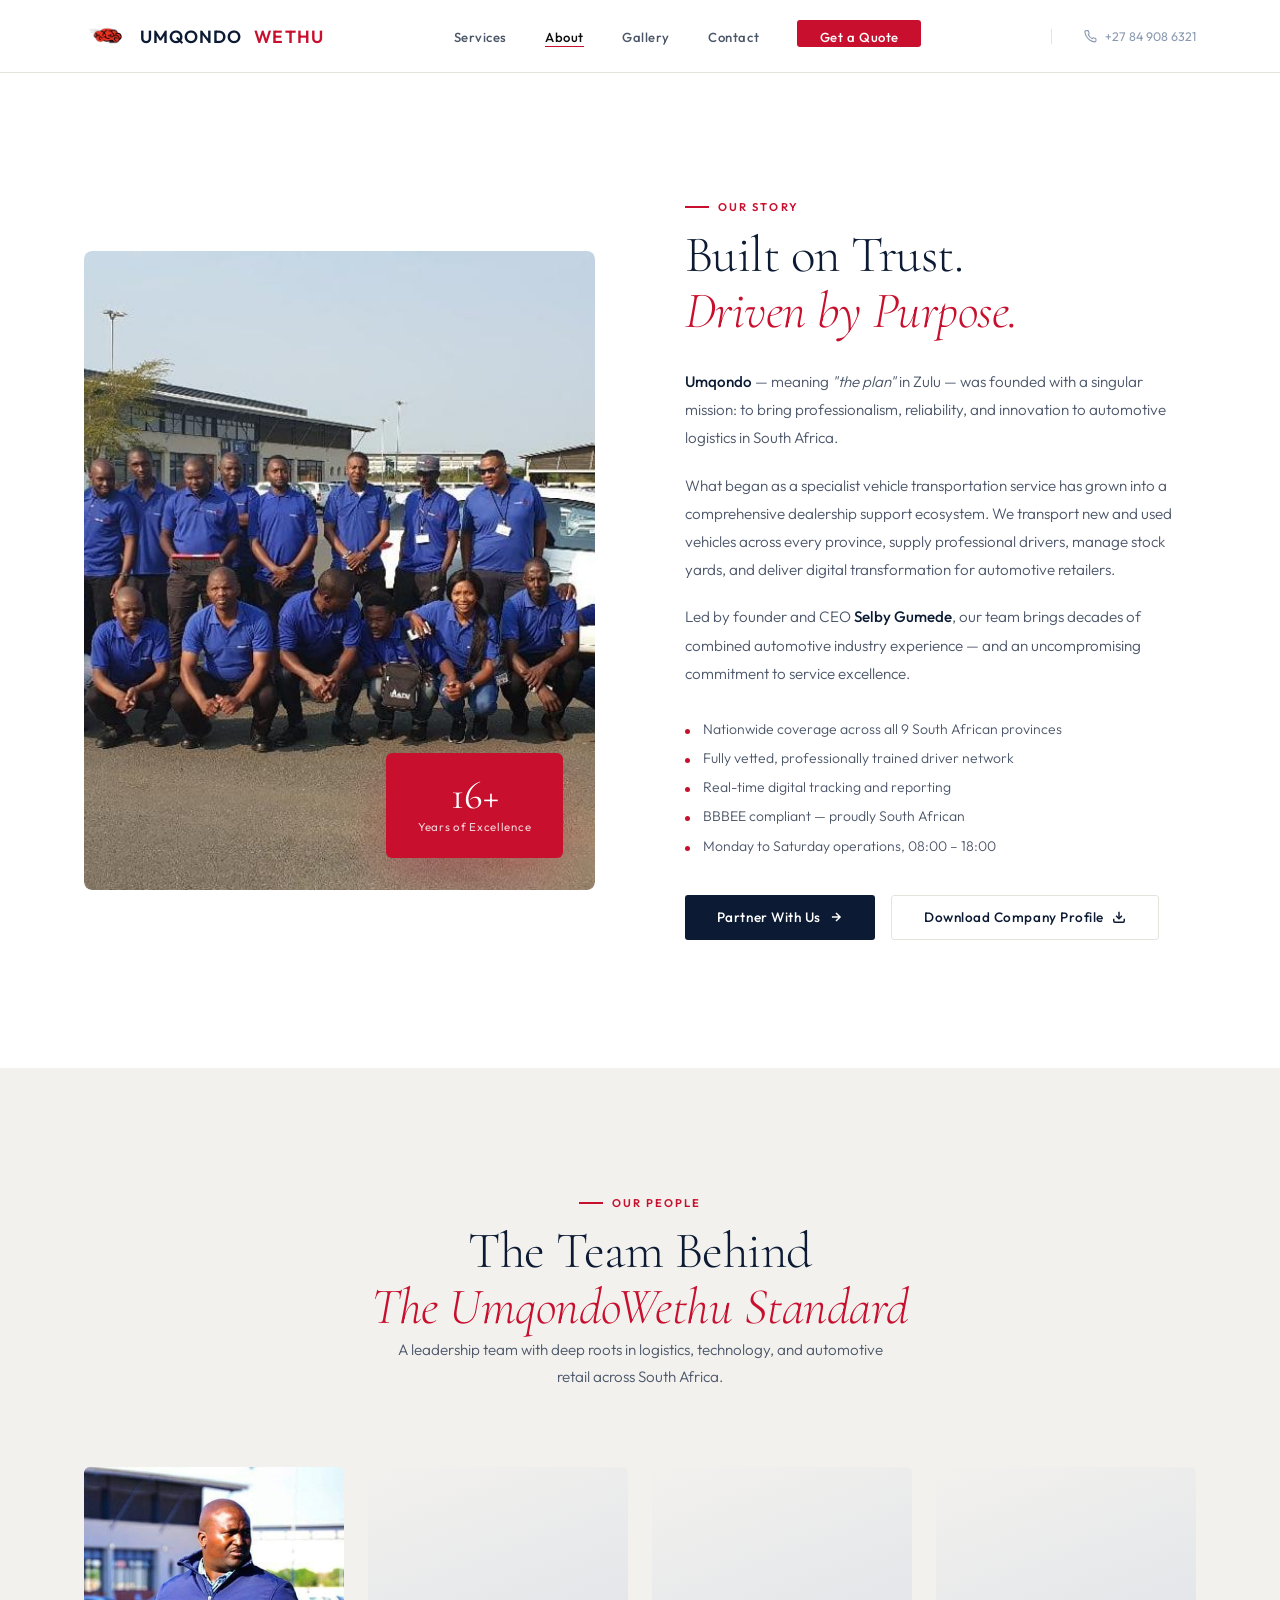
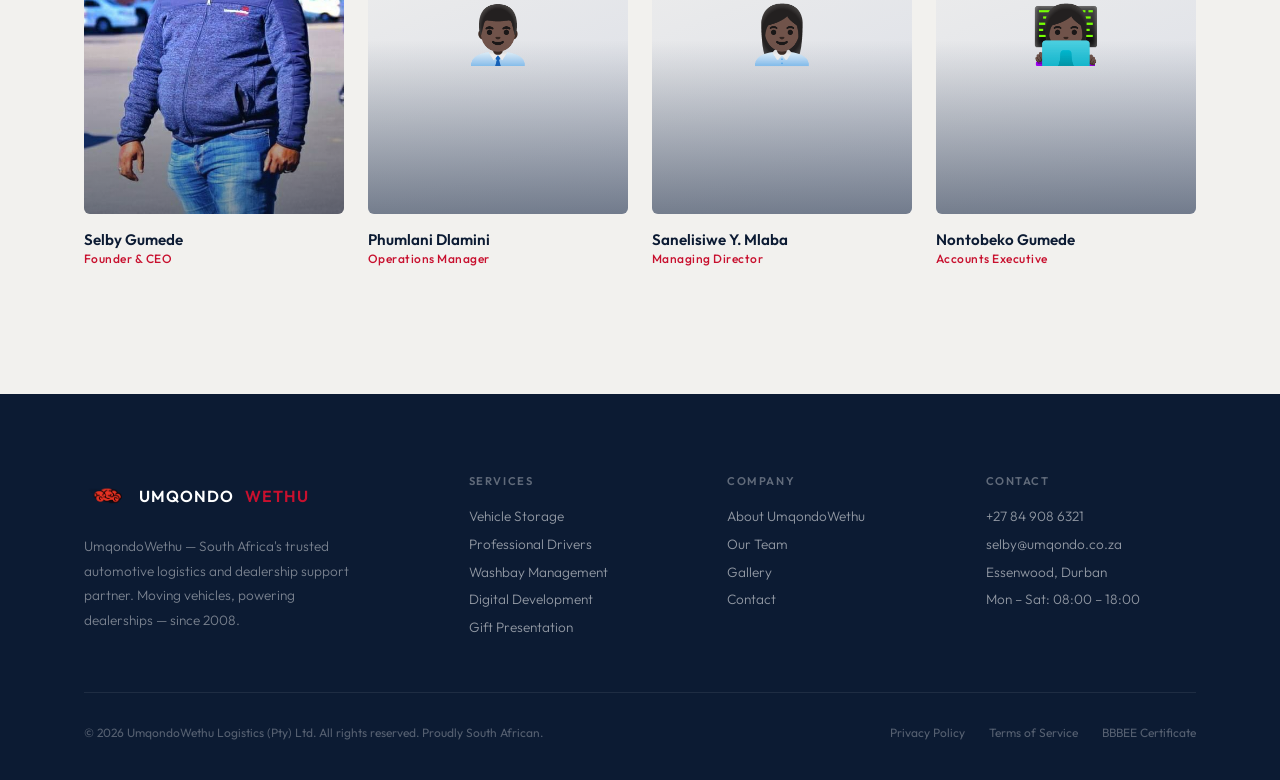
==== site/about/index.html @ f84c7cdf "Initial commit — UmqondoWethu marketing website Multi-page static site: home, services, about, galle" ====
<!DOCTYPE html>
<html lang="en">
<head>
  <meta charset="UTF-8">
  <meta name="viewport" content="width=device-width, initial-scale=1.0">
  <title>About Us — UmqondoWethu Automotive Logistics</title>
  <link rel="preconnect" href="https://fonts.googleapis.com">
  <link href="https://fonts.googleapis.com/css2?family=Cormorant+Garamond:ital,wght@0,300;0,400;0,500;0,600;1,300;1,400&family=Outfit:wght@300;400;500;600&display=swap" rel="stylesheet">
  <link rel="stylesheet" href="css/style.css">
</head>
<body data-page="about">

<!-- MOBILE MENU -->
<div class="mobile-menu" id="mobileMenu">
  <button class="mobile-menu__close" id="mobileClose">✕</button>
  <a href="../services/index.html" data-page="services">Services</a>
  <a href="index.html" data-page="about">About</a>
  <a href="../gallery/index.html" data-page="gallery">Gallery</a>
  <a href="../contact/index.html" data-page="contact">Contact</a>
</div>

<!-- NAV -->
<nav class="nav" id="mainNav">
  <div class="container">
    <div class="nav__inner">
      <a href="../../index.html" class="nav__logo">
        <img src="../logo1-nobg.png" class="nav__logo-img" alt="Umqondo">
        UMQONDO<span style="color:var(--red)">WETHU</span>
      </a>
      <ul class="nav__links">
        <li><a href="../services/index.html" data-page="services">Services</a></li>
        <li><a href="index.html" data-page="about">About</a></li>
        <li><a href="../gallery/index.html" data-page="gallery">Gallery</a></li>
        <li><a href="../contact/index.html" data-page="contact">Contact</a></li>
        <li><a href="../contact/index.html" class="nav__cta">Get a Quote</a></li>
      </ul>
      <div class="nav__phone">
        <svg width="13" height="13" viewBox="0 0 24 24" fill="none" stroke="currentColor" stroke-width="2"><path d="M22 16.92v3a2 2 0 0 1-2.18 2 19.79 19.79 0 0 1-8.63-3.07A19.5 19.5 0 0 1 4.69 12 19.79 19.79 0 0 1 1.61 3.4 2 2 0 0 1 3.6 1.22h3a2 2 0 0 1 2 1.72c.127.96.361 1.903.7 2.81a2 2 0 0 1-.45 2.11L7.91 8.7A16 16 0 0 0 15.3 16l.86-.86a2 2 0 0 1 2.11-.45c.907.339 1.85.573 2.81.7A2 2 0 0 1 22 16.92z"/></svg>
        +27 84 908 6321
      </div>
      <button class="hamburger" id="hamburger">
        <span></span><span></span><span></span>
      </button>
    </div>
  </div>
</nav>

<!-- ABOUT -->
<section class="section section--page-top">
  <div class="container">
    <div class="about__layout">
      <div class="about__img reveal">
        <img src="../team.jpeg" alt="Umqondo team" class="about__real-img">
        <div class="about__badge">
          <strong>16+</strong>
          <span>Years of Excellence</span>
        </div>
      </div>
      <div class="reveal delay-2">
        <div class="label">Our Story</div>
        <h2 class="section__h2" style="margin-top:.8rem">
          Built on Trust.<br><em>Driven by Purpose.</em>
        </h2>
        <div class="about__text" style="margin-top:1.8rem">
          <p><strong>Umqondo</strong> — meaning <em>"the plan"</em> in Zulu — was founded with a singular mission: to bring professionalism, reliability, and innovation to automotive logistics in South Africa.</p>
          <p>What began as a specialist vehicle transportation service has grown into a comprehensive dealership support ecosystem. We transport new and used vehicles across every province, supply professional drivers, manage stock yards, and deliver digital transformation for automotive retailers.</p>
          <p>Led by founder and CEO <strong>Selby Gumede</strong>, our team brings decades of combined automotive industry experience — and an uncompromising commitment to service excellence.</p>
        </div>
        <div class="about__values">
          <div class="about__value">Nationwide coverage across all 9 South African provinces</div>
          <div class="about__value">Fully vetted, professionally trained driver network</div>
          <div class="about__value">Real-time digital tracking and reporting</div>
          <div class="about__value">BBBEE compliant — proudly South African</div>
          <div class="about__value">Monday to Saturday operations, 08:00 – 18:00</div>
        </div>
        <div style="display:flex;gap:1rem;flex-wrap:wrap;margin-top:2.5rem">
          <a href="../contact/index.html" class="btn btn--primary">
            Partner With Us
            <svg width="14" height="14" viewBox="0 0 24 24" fill="none" stroke="currentColor" stroke-width="2.5"><path d="M5 12h14M12 5l7 7-7 7"/></svg>
          </a>
          <a href="docs/company-profile.pdf" download class="btn btn--ghost">
            Download Company Profile
            <svg width="14" height="14" viewBox="0 0 24 24" fill="none" stroke="currentColor" stroke-width="2.5"><path d="M21 15v4a2 2 0 0 1-2 2H5a2 2 0 0 1-2-2v-4"/><polyline points="7 10 12 15 17 10"/><line x1="12" y1="15" x2="12" y2="3"/></svg>
          </a>
        </div>
      </div>
    </div>
  </div>
</section>

<!-- TEAM -->
<section class="section section--mist">
  <div class="container">
    <div class="section__header section__header--center reveal">
      <div class="label" style="justify-content:center">Our People</div>
      <h2 class="section__h2">The Team Behind<br><em>The UmqondoWethu Standard</em></h2>
      <p class="section__sub" style="margin:0 auto">A leadership team with deep roots in logistics, technology, and automotive retail across South Africa.</p>
    </div>
    <div class="team__grid">

      <div class="team-card reveal delay-1">
        <div class="team-card__img">
          <img src="../CEO.jpeg" alt="Selby Gumede" class="team-card__real-img">
          <div class="team-card__overlay"></div>
        </div>
        <div class="team-card__name">Selby Gumede</div>
        <div class="team-card__role">Founder &amp; CEO</div>
      </div>

      <div class="team-card reveal delay-2">
        <div class="team-card__img">
          <div class="team-card__img-bg"></div>
          <div class="team-card__avatar">👨🏿‍💼</div>
          <div class="team-card__overlay"></div>
        </div>
        <div class="team-card__name">Phumlani Dlamini</div>
        <div class="team-card__role">Operations Manager</div>
      </div>

      <div class="team-card reveal delay-3">
        <div class="team-card__img">
          <div class="team-card__img-bg"></div>
          <div class="team-card__avatar">👩🏿‍💼</div>
          <div class="team-card__overlay"></div>
        </div>
        <div class="team-card__name">Sanelisiwe Y. Mlaba</div>
        <div class="team-card__role">Managing Director</div>
      </div>

      <div class="team-card reveal delay-4">
        <div class="team-card__img">
          <div class="team-card__img-bg"></div>
          <div class="team-card__avatar">👩🏿‍💻</div>
          <div class="team-card__overlay"></div>
        </div>
        <div class="team-card__name">Nontobeko Gumede</div>
        <div class="team-card__role">Accounts Executive</div>
      </div>

    </div>
  </div>
</section>

<!-- FOOTER -->
<footer class="footer">
  <div class="container">
    <div class="footer__top">
      <div>
        <div class="footer__logo">
          <img src="../logo1-nobg.png" class="nav__logo-img" alt="Umqondo">
          UMQONDO<span style="color:var(--red)">WETHU</span>
        </div>
        <p class="footer__brand-tagline">UmqondoWethu — South Africa's trusted automotive logistics and dealership support partner. Moving vehicles, powering dealerships — since 2008.</p>
      </div>
      <div>
        <div class="footer__col-h">Services</div>
        <div class="footer__col-links">
          <a href="../services/index.html">Vehicle Storage</a>
          <a href="../services/index.html">Professional Drivers</a>
          <a href="../services/index.html">Washbay Management</a>
          <a href="../services/index.html">Digital Development</a>
          <a href="../services/index.html">Gift Presentation</a>
        </div>
      </div>
      <div>
        <div class="footer__col-h">Company</div>
        <div class="footer__col-links">
          <a href="index.html" data-page="about">About UmqondoWethu</a>
          <a href="../about/index.html#team">Our Team</a>
          <a href="../gallery/index.html" data-page="gallery">Gallery</a>
          <a href="../contact/index.html" data-page="contact">Contact</a>
        </div>
      </div>
      <div>
        <div class="footer__col-h">Contact</div>
        <div class="footer__col-links">
          <a href="tel:+27849086321">+27 84 908 6321</a>
          <a href="mailto:selby@umqondo.co.za">selby@umqondo.co.za</a>
          <a href="#">Essenwood, Durban</a>
          <a href="#">Mon – Sat: 08:00 – 18:00</a>
        </div>
      </div>
    </div>
    <div class="footer__bottom">
      <span>© 2026 UmqondoWethu Logistics (Pty) Ltd. All rights reserved. Proudly South African.</span>
      <div class="footer__bottom-links">
        <a href="#">Privacy Policy</a>
        <a href="#">Terms of Service</a>
        <a href="#">BBBEE Certificate</a>
      </div>
    </div>
  </div>
</footer>

<script src="../js/main.js"></script>
</body>
</html>
---- site/about/css/style.css ----
/* ════════════════════════════════════
   TOKENS
════════════════════════════════════ */
:root {
  --white:    #FFFFFF;
  --snow:     #F8F8F6;
  --rule:     #E4E4DF;
  --mist:     #F2F1EE;
  --ink:      #0D0D0D;
  --navy:     #0C1B33;
  --steel:    #4A5568;
  --muted:    #8A9AB0;
  --red:      #C8102E;
  --red-soft: rgba(200,16,46,0.08);

  --serif: 'Cormorant Garamond', Georgia, serif;
  --sans:  'Outfit', sans-serif;

  --max: 1240px;
  --pad: clamp(1.5rem, 5vw, 5rem);
}

/* ════════════════════════════════════
   RESET
════════════════════════════════════ */
*, *::before, *::after { margin:0; padding:0; box-sizing:border-box; }
html { scroll-behavior:smooth; font-size:16px; }
body { font-family:var(--sans); background:var(--white); color:var(--ink); overflow-x:hidden; }
img  { display:block; max-width:100%; }
a    { text-decoration:none; color:inherit; }
ul   { list-style:none; }
button { font-family:inherit; cursor:pointer; border:none; background:none; }

::-webkit-scrollbar            { width:3px; }
::-webkit-scrollbar-track      { background:var(--white); }
::-webkit-scrollbar-thumb      { background:var(--red); }

/* ════════════════════════════════════
   UTILITY
════════════════════════════════════ */
.container { max-width:var(--max); margin:0 auto; padding:0 var(--pad); }
.label {
  font-family:var(--sans);
  font-size:.7rem; font-weight:600; letter-spacing:.18em;
  text-transform:uppercase; color:var(--red);
  display:flex; align-items:center; gap:.6rem;
}
.label::before {
  content:''; display:block;
  width:24px; height:1.5px; background:var(--red);
}

/* scroll reveal */
.reveal { opacity:0; transform:translateY(28px); transition:opacity .75s ease, transform .75s ease; }
.reveal.in { opacity:1; transform:translateY(0); }
.delay-1 { transition-delay:.1s; }
.delay-2 { transition-delay:.2s; }
.delay-3 { transition-delay:.3s; }
.delay-4 { transition-delay:.4s; }

/* ════════════════════════════════════
   NAVIGATION
════════════════════════════════════ */
.nav {
  position:fixed; top:0; left:0; right:0; z-index:900;
  background:rgba(255,255,255,.92);
  backdrop-filter:blur(20px);
  border-bottom:1px solid var(--rule);
  transition:box-shadow .3s;
}
.nav.scrolled { box-shadow:0 4px 40px rgba(0,0,0,.06); }

.nav__inner {
  display:flex; align-items:center; justify-content:space-between;
  height:72px;
}
.nav__logo {
  display:flex; align-items:center; gap:.75rem;
  font-family:var(--sans); font-size:1.1rem; font-weight:600;
  letter-spacing:.06em; color:var(--navy);
}
.nav__logo-hex {
  width:32px; height:32px;
  background:var(--navy);
  clip-path:polygon(50% 0%,100% 25%,100% 75%,50% 100%,0% 75%,0% 25%);
  display:grid; place-items:center;
  font-size:.65rem; font-weight:700; color:var(--white);
}
.nav__links {
  display:flex; align-items:center; gap:2.4rem;
}
.nav__links a {
  font-size:.82rem; font-weight:500; letter-spacing:.04em;
  color:var(--steel); transition:color .2s;
  position:relative; padding-bottom:2px;
}
.nav__links a::after {
  content:''; position:absolute; bottom:0; left:0;
  width:0; height:1px; background:var(--red);
  transition:width .25s ease;
}
.nav__links a:hover { color:var(--ink); }
.nav__links a:hover::after { width:100%; }
.nav__cta {
  background:var(--red); color:var(--white) !important;
  padding:.55rem 1.4rem; border-radius:3px;
  font-size:.82rem !important; font-weight:500 !important;
  transition:opacity .2s !important;
}
.nav__cta:hover { opacity:.85 !important; }
.nav__cta::after { display:none !important; }
.nav__phone {
  display:flex; align-items:center; gap:.5rem;
  font-size:.78rem; color:var(--muted);
  padding-left:2rem; border-left:1px solid var(--rule);
}
.hamburger {
  display:none; flex-direction:column; gap:5px;
  padding:4px; background:none; border:none; cursor:pointer;
}
.hamburger span { display:block; width:22px; height:1.5px; background:var(--ink); transition:all .3s; }

/* ════════════════════════════════════
   HERO
════════════════════════════════════ */
.hero {
  min-height:100vh;
  display:grid; grid-template-columns:1fr 1fr;
  align-items:center;
  padding-top:72px;
}

.hero__left {
  padding:8rem var(--pad) 8rem 0;
  padding-left:calc((100vw - var(--max)) / 2 + var(--pad));
}

.hero__eyebrow {
  display:flex; align-items:center; gap:.6rem;
  font-size:.7rem; font-weight:600; letter-spacing:.18em;
  text-transform:uppercase; color:var(--red);
  margin-bottom:2rem;
  animation:fadeUp .8s ease .1s both;
}
.hero__eyebrow::before { content:''; display:block; width:24px; height:1.5px; background:var(--red); }

.hero__h1 {
  font-family:var(--serif);
  font-size:clamp(3rem,5.5vw,5.5rem);
  font-weight:300; line-height:1.08;
  letter-spacing:-.01em; color:var(--navy);
  animation:fadeUp .8s ease .2s both;
}
.hero__h1 em { font-style:italic; color:var(--red); }

.hero__sub {
  margin-top:1.8rem;
  font-size:1rem; line-height:1.8; color:var(--steel);
  font-weight:300; max-width:480px;
  animation:fadeUp .8s ease .35s both;
}

.hero__actions {
  display:flex; gap:1rem; align-items:center;
  margin-top:2.5rem;
  animation:fadeUp .8s ease .5s both;
}
.btn {
  display:inline-flex; align-items:center; gap:.5rem;
  font-size:.85rem; font-weight:500; letter-spacing:.04em;
  padding:.8rem 2rem; border-radius:3px;
  transition:all .25s ease;
}
.btn--primary {
  background:var(--navy); color:var(--white);
}
.btn--primary:hover { background:var(--red); }
.btn--ghost {
  background:transparent; color:var(--navy);
  border:1px solid var(--rule);
}
.btn--ghost:hover { border-color:var(--navy); }

.hero__stats {
  display:flex; gap:2.5rem; margin-top:4rem;
  padding-top:2.5rem; border-top:1px solid var(--rule);
  animation:fadeUp .8s ease .65s both;
}
.hero__stat-num {
  font-family:var(--serif);
  font-size:2.4rem; font-weight:400; color:var(--navy); line-height:1;
}
.hero__stat-label {
  font-size:.72rem; color:var(--muted); letter-spacing:.08em;
  text-transform:uppercase; margin-top:.3rem;
}

/* Hero right — graphic panel */
.hero__right {
  height:100%; background:var(--mist);
  display:flex; flex-direction:column;
  justify-content:center; align-items:center;
  position:relative; overflow:hidden;
  padding:6rem 4rem;
}
.hero__right::before {
  content:''; position:absolute; top:0; left:0; bottom:0; width:1px;
  background:linear-gradient(to bottom, transparent, var(--rule), transparent);
}
.hero__graphic {
  position:relative; width:100%; max-width:480px;
  animation:fadeUp .9s ease .4s both;
}
.hero__card-main {
  background:var(--white);
  border:1px solid var(--rule); border-radius:8px;
  padding:2rem 2rem 1.5rem;
  box-shadow:0 20px 60px rgba(0,0,0,.06);
}
.hero__card-tag {
  font-size:.68rem; font-weight:600; letter-spacing:.12em;
  text-transform:uppercase; color:var(--muted);
  margin-bottom:1.2rem;
}
.hero__card-metrics {
  display:grid; grid-template-columns:1fr 1fr; gap:1px;
  background:var(--rule); border-radius:4px; overflow:hidden;
  margin-bottom:1.5rem;
}
.hero__card-metric {
  background:var(--white); padding:1.2rem 1rem;
}
.hero__card-metric-val {
  font-family:var(--serif); font-size:1.8rem; font-weight:400;
  color:var(--navy); line-height:1;
}
.hero__card-metric-label {
  font-size:.7rem; color:var(--muted); margin-top:.25rem;
}
.hero__card-bar-wrap { display:flex; flex-direction:column; gap:.5rem; }
.hero__card-bar-row {
  display:flex; align-items:center; gap:.8rem; font-size:.75rem; color:var(--steel);
}
.hero__card-bar-track {
  flex:1; height:4px; background:var(--rule); border-radius:2px; overflow:hidden;
}
.hero__card-bar-fill {
  height:100%; background:var(--red); border-radius:2px;
  animation:barFill 1.4s ease .8s both;
  transform-origin:left;
}
@keyframes barFill { from { transform:scaleX(0); } }

.hero__pill {
  display:inline-flex; align-items:center; gap:.5rem;
  background:var(--white); border:1px solid var(--rule);
  border-radius:100px; padding:.45rem 1rem;
  font-size:.72rem; color:var(--steel);
  margin-top:1.2rem; box-shadow:0 4px 12px rgba(0,0,0,.04);
}
.hero__pill-dot {
  width:6px; height:6px; border-radius:50%;
  background:#22C55E; animation:pulse 2s infinite;
}
@keyframes pulse { 0%,100%{opacity:1;transform:scale(1)} 50%{opacity:.5;transform:scale(1.3)} }

.hero__badge {
  position:absolute; top:3rem; right:2rem;
  background:var(--navy); color:var(--white);
  border-radius:8px; padding:1rem 1.2rem; text-align:center;
  box-shadow:0 12px 40px rgba(12,27,51,.2);
  animation:fadeUp .8s ease .7s both;
}
.hero__badge strong {
  display:block; font-family:var(--serif);
  font-size:2rem; font-weight:400; line-height:1;
}
.hero__badge span { font-size:.68rem; color:rgba(255,255,255,.6); letter-spacing:.06em; }

@keyframes fadeUp { from{opacity:0;transform:translateY(20px)} to{opacity:1;transform:translateY(0)} }

/* ════════════════════════════════════
   CLIENTS BAR
════════════════════════════════════ */
.clients {
  border-top:1px solid var(--rule);
  border-bottom:1px solid var(--rule);
  padding:2rem 0;
  overflow:hidden;
}
.clients__label {
  text-align:center;
  font-size:.68rem; letter-spacing:.14em; text-transform:uppercase;
  color:var(--muted); margin-bottom:1.5rem;
}
.clients__track {
  display:flex; gap:3rem; align-items:center;
  animation:slide 22s linear infinite; white-space:nowrap;
}
.clients__item {
  flex-shrink:0; font-family:var(--sans);
  font-size:.85rem; font-weight:600; letter-spacing:.06em;
  color:var(--rule); text-transform:uppercase;
  padding:.4rem 1.2rem;
  border:1px solid var(--rule); border-radius:4px;
  transition:all .3s;
}
.clients__item:hover { color:var(--steel); border-color:var(--steel); }
@keyframes slide { 0%{transform:translateX(0)} 100%{transform:translateX(-50%)} }

/* ════════════════════════════════════
   SECTION SHARED
════════════════════════════════════ */
.section { padding:clamp(5rem,10vw,9rem) 0; }
.section--mist { background:var(--mist); }
.section--navy { background:var(--navy); }

.section__header { margin-bottom:clamp(3rem,6vw,5rem); }
.section__header--center { text-align:center; }
.section__header--center .section__sub { margin:0 auto; }

.section__h2 {
  font-family:var(--serif);
  font-size:clamp(2.2rem,4vw,3.8rem);
  font-weight:300; line-height:1.1; color:var(--navy);
  margin-top:.8rem; letter-spacing:-.01em;
}
.section__h2 em { font-style:italic; color:var(--red); }
.section__h2--light { color:var(--white); }

.section__sub {
  font-size:.95rem; line-height:1.8; color:var(--steel);
  font-weight:300; max-width:520px; margin-top:.9rem;
}
.section__sub--light { color:rgba(255,255,255,.55); }

/* ════════════════════════════════════
   SERVICES
════════════════════════════════════ */
.services__grid {
  display:grid;
  grid-template-columns:repeat(3, 1fr);
  border:1px solid var(--rule); border-radius:6px;
  overflow:hidden; background:var(--rule);
  gap:1px;
}
.service-card {
  background:var(--white); padding:2.5rem 2rem 2rem;
  display:flex; flex-direction:column;
  position:relative; overflow:hidden;
  transition:box-shadow .3s;
  cursor:default;
}
.service-card::after {
  content:''; position:absolute;
  bottom:0; left:0; right:100%; height:2px;
  background:var(--red); transition:right .35s ease;
}
.service-card:hover { box-shadow:0 0 0 0 transparent; z-index:2; }
.service-card:hover::after { right:0; }
.service-card:hover .service-card__num { color:var(--red); }

.service-card__num {
  font-family:var(--serif); font-size:2.5rem; font-weight:300;
  color:var(--rule); line-height:1;
  transition:color .3s; margin-bottom:1.5rem;
}
.service-card__icon {
  width:40px; height:40px;
  background:var(--mist); border-radius:8px;
  display:grid; place-items:center;
  margin-bottom:1.2rem;
  transition:background .3s;
}
.service-card:hover .service-card__icon { background:var(--red-soft); }
.service-card__h3 {
  font-family:var(--serif); font-size:1.2rem; font-weight:500;
  color:var(--navy); line-height:1.25; margin-bottom:.6rem;
}
.service-card__p {
  font-size:.85rem; line-height:1.75; color:var(--steel);
  font-weight:300; flex:1;
}
.service-card__link {
  display:inline-flex; align-items:center; gap:.4rem;
  font-size:.75rem; font-weight:600; letter-spacing:.08em;
  text-transform:uppercase; color:var(--red);
  margin-top:1.4rem;
  transition:gap .2s;
}
.service-card:hover .service-card__link { gap:.7rem; }

/* ════════════════════════════════════
   PROCESS
════════════════════════════════════ */
.process__layout {
  display:grid; grid-template-columns:1fr 1fr;
  gap:clamp(3rem,7vw,8rem); align-items:start;
}
.process__steps { display:flex; flex-direction:column; }
.process__step {
  display:grid; grid-template-columns:48px 1fr;
  gap:1.5rem; padding:2rem 0;
  border-bottom:1px solid var(--rule);
  transition:all .3s; cursor:default;
}
.process__step:first-child { border-top:1px solid var(--rule); }
.process__step:hover .process__step-num { background:var(--red); border-color:var(--red); color:var(--white); }
.process__step-num {
  width:40px; height:40px; border-radius:50%;
  border:1px solid var(--rule);
  display:grid; place-items:center;
  font-size:.8rem; font-weight:600; color:var(--muted);
  flex-shrink:0; align-self:start; margin-top:2px;
  transition:all .3s;
}
.process__step-h { font-size:1rem; font-weight:600; color:var(--navy); margin-bottom:.4rem; }
.process__step-p { font-size:.875rem; line-height:1.75; color:var(--steel); font-weight:300; }

/* Process visual */
.process__visual {
  position:sticky; top:120px;
  background:var(--navy); border-radius:12px;
  padding:2.5rem; color:var(--white);
  overflow:hidden;
}
.process__visual::before {
  content:''; position:absolute; top:-60px; right:-60px;
  width:220px; height:220px; border-radius:50%;
  background:rgba(200,16,46,.08);
}
.process__visual-label {
  font-size:.68rem; letter-spacing:.14em; text-transform:uppercase;
  color:rgba(255,255,255,.4); margin-bottom:2rem;
}
.process__metrics { display:flex; flex-direction:column; gap:1rem; }
.process__metric {
  padding:1.2rem;
  background:rgba(255,255,255,.04);
  border:1px solid rgba(255,255,255,.08);
  border-radius:6px;
  display:flex; justify-content:space-between; align-items:center;
  transition:background .2s;
}
.process__metric:hover { background:rgba(200,16,46,.1); border-color:rgba(200,16,46,.2); }
.process__metric-label { font-size:.78rem; color:rgba(255,255,255,.55); }
.process__metric-val {
  font-family:var(--serif); font-size:1.4rem; font-weight:400; color:var(--white);
}
.process__divider { height:1px; background:rgba(255,255,255,.08); margin:1.5rem 0; }
.process__status {
  display:flex; align-items:center; gap:.6rem;
  font-size:.75rem; color:rgba(255,255,255,.5);
}
.process__status-dot { width:6px; height:6px; border-radius:50%; background:#22C55E; }

/* ════════════════════════════════════
   ABOUT SPLIT
════════════════════════════════════ */
.about__layout {
  display:grid; grid-template-columns:1fr 1fr;
  gap:clamp(3rem,7vw,8rem); align-items:center;
}
.about__img {
  background:var(--mist); border-radius:8px;
  aspect-ratio:4/5; overflow:hidden; position:relative;
  display:flex; align-items:center; justify-content:center;
}
.about__img-inner {
  width:100%; height:100%;
  background:linear-gradient(160deg, var(--mist) 0%, #E8EBF0 100%);
  display:flex; flex-direction:column;
  align-items:center; justify-content:center; gap:1.5rem;
  padding:3rem;
}
.about__img-year {
  font-family:var(--serif); font-size:6rem; font-weight:300;
  color:rgba(12,27,51,.08); line-height:1; text-align:center;
  letter-spacing:-.02em;
}
.about__badge {
  background:var(--red); color:var(--white);
  padding:1.4rem 2rem; border-radius:6px;
  text-align:center; align-self:flex-end;
  box-shadow:0 20px 50px rgba(200,16,46,.25);
}
.about__badge strong {
  display:block; font-family:var(--serif);
  font-size:2.5rem; font-weight:400; line-height:1;
}
.about__badge span { font-size:.72rem; opacity:.8; letter-spacing:.06em; }

.about__text p {
  font-size:.95rem; line-height:1.85; color:var(--steel);
  font-weight:300; margin-bottom:1.2rem;
}
.about__text p strong { color:var(--navy); font-weight:500; }
.about__values { margin-top:2rem; display:flex; flex-direction:column; gap:.7rem; }
.about__value {
  display:flex; gap:.8rem; align-items:baseline;
  font-size:.875rem; color:var(--steel); font-weight:300;
}
.about__value::before {
  content:''; flex-shrink:0; width:5px; height:5px;
  border-radius:50%; background:var(--red); margin-top:.45rem;
}

/* ════════════════════════════════════
   STATS BAND
════════════════════════════════════ */
.stats-band {
  border-top:1px solid var(--rule);
  border-bottom:1px solid var(--rule);
  padding:4rem 0;
}
.stats-band__grid {
  display:grid; grid-template-columns:repeat(4,1fr);
  divide-x: 1px solid var(--rule);
  text-align:center;
}
.stats-band__item {
  padding:1rem 1.5rem;
  border-right:1px solid var(--rule);
}
.stats-band__item:last-child { border-right:none; }
.stats-band__num {
  font-family:var(--serif);
  font-size:clamp(2.4rem,4vw,3.5rem); font-weight:300;
  color:var(--navy); line-height:1;
}
.stats-band__num span { color:var(--red); }
.stats-band__label {
  font-size:.72rem; letter-spacing:.1em; text-transform:uppercase;
  color:var(--muted); margin-top:.4rem;
}

/* ════════════════════════════════════
   TEAM
════════════════════════════════════ */
.team__grid {
  display:grid; grid-template-columns:repeat(4,1fr);
  gap:1.5rem;
}
.team-card {
  cursor:default;
}
.team-card__img {
  aspect-ratio:3/4; background:var(--mist);
  border-radius:6px; overflow:hidden; margin-bottom:1rem;
  display:flex; align-items:flex-end; justify-content:flex-start;
  padding:1rem; position:relative;
}
.team-card__img-bg {
  position:absolute; inset:0;
  background:linear-gradient(160deg, var(--mist) 0%, #D8DCE6 100%);
}
.team-card__avatar {
  position:absolute; top:50%; left:50%;
  transform:translate(-50%,-60%);
  font-size:3.5rem; line-height:1;
}
.team-card__overlay {
  position:absolute; bottom:0; left:0; right:0;
  height:50%; background:linear-gradient(to top, rgba(12,27,51,.5), transparent);
}
.team-card__name { font-size:.95rem; font-weight:600; color:var(--navy); }
.team-card__role { font-size:.75rem; color:var(--red); font-weight:500; letter-spacing:.04em; margin-top:.15rem; }

/* ════════════════════════════════════
   CONTACT
════════════════════════════════════ */
.contact__layout {
  display:grid; grid-template-columns:2fr 3fr;
  gap:clamp(3rem,7vw,8rem);
  align-items:start;
}
.contact__info { padding-top:.5rem; }
.contact__info-items { display:flex; flex-direction:column; gap:1.8rem; margin-top:2rem; }
.contact__info-item { display:flex; gap:1rem; }
.contact__info-icon {
  width:36px; height:36px; flex-shrink:0;
  background:var(--mist); border-radius:6px;
  display:grid; place-items:center; font-size:.95rem;
}
.contact__info-label { font-size:.68rem; letter-spacing:.1em; text-transform:uppercase; color:var(--muted); margin-bottom:.25rem; }
.contact__info-val { font-size:.9rem; color:var(--navy); font-weight:500; }
.contact__info-val a { color:var(--navy); transition:color .2s; }
.contact__info-val a:hover { color:var(--red); }

.wa-link {
  display:inline-flex; align-items:center; gap:.7rem;
  background:#22C55E; color:var(--white);
  padding:.75rem 1.5rem; border-radius:4px;
  font-size:.82rem; font-weight:600;
  margin-top:2rem; transition:opacity .2s;
}
.wa-link:hover { opacity:.9; }

.contact__form {
  background:var(--mist); border-radius:8px;
  padding:clamp(2rem,4vw,3rem);
}
.contact__form h3 {
  font-family:var(--serif); font-size:1.6rem; font-weight:400;
  color:var(--navy); margin-bottom:2rem;
}
.form__row { display:grid; grid-template-columns:1fr 1fr; gap:1rem; }
.form__group { margin-bottom:1rem; }
.form__label {
  display:block; font-size:.68rem; font-weight:600;
  letter-spacing:.1em; text-transform:uppercase;
  color:var(--muted); margin-bottom:.4rem;
}
.form__input, .form__select, .form__textarea {
  width:100%; background:var(--white);
  border:1px solid var(--rule); border-radius:4px;
  padding:.75rem 1rem; font-size:.9rem; font-weight:300;
  font-family:var(--sans); color:var(--ink);
  outline:none; transition:border-color .2s;
  -webkit-appearance:none;
}
.form__input:focus, .form__select:focus, .form__textarea:focus {
  border-color:var(--navy);
}
.form__textarea { resize:vertical; min-height:100px; }
.form__select option { background:var(--white); }
.form__submit {
  width:100%; background:var(--navy); color:var(--white);
  padding:.9rem; border-radius:4px; font-size:.85rem;
  font-weight:500; letter-spacing:.04em;
  transition:background .2s; cursor:pointer;
  border:none; font-family:var(--sans);
  display:flex; align-items:center; justify-content:center; gap:.5rem;
}
.form__submit:hover { background:var(--red); }

/* ════════════════════════════════════
   FOOTER
════════════════════════════════════ */
.footer {
  background:var(--navy); color:var(--white);
  padding:5rem 0 2.5rem;
}
.footer__top {
  display:grid; grid-template-columns:1.6fr 1fr 1fr 1fr;
  gap:3rem; padding-bottom:3.5rem;
  border-bottom:1px solid rgba(255,255,255,.08);
}
.footer__brand-tagline {
  font-size:.85rem; line-height:1.8;
  color:rgba(255,255,255,.45); margin-top:1rem; max-width:280px;
  font-weight:300;
}
.footer__logo {
  display:flex; align-items:center; gap:.7rem;
  font-size:1rem; font-weight:600; letter-spacing:.06em;
}
.footer__logo-hex {
  width:28px; height:28px;
  background:var(--red);
  clip-path:polygon(50% 0%,100% 25%,100% 75%,50% 100%,0% 75%,0% 25%);
  display:grid; place-items:center;
  font-size:.55rem; font-weight:700;
}
.footer__col-h {
  font-size:.7rem; font-weight:600; letter-spacing:.14em;
  text-transform:uppercase; color:rgba(255,255,255,.35);
  margin-bottom:1.2rem;
}
.footer__col-links { display:flex; flex-direction:column; gap:.6rem; }
.footer__col-links a {
  font-size:.85rem; color:rgba(255,255,255,.55);
  font-weight:300; transition:color .2s;
}
.footer__col-links a:hover { color:var(--white); }

.footer__bottom {
  padding-top:2rem;
  display:flex; justify-content:space-between; align-items:center;
  font-size:.75rem; color:rgba(255,255,255,.3);
  flex-wrap:wrap; gap:1rem;
}
.footer__bottom-links { display:flex; gap:1.5rem; }
.footer__bottom-links a { color:rgba(255,255,255,.3); transition:color .2s; }
.footer__bottom-links a:hover { color:rgba(255,255,255,.7); }

/* ════════════════════════════════════
   MOBILE NAV OVERLAY
════════════════════════════════════ */
.mobile-menu {
  position:fixed; inset:0; z-index:950;
  background:var(--white);
  display:flex; flex-direction:column;
  justify-content:center; align-items:center; gap:2rem;
  opacity:0; pointer-events:none; transition:opacity .3s;
}
.mobile-menu.open { opacity:1; pointer-events:all; }
.mobile-menu a {
  font-family:var(--serif); font-size:2.5rem; font-weight:300;
  color:var(--navy); transition:color .2s;
}
.mobile-menu a:hover { color:var(--red); }
.mobile-menu__close {
  position:absolute; top:1.5rem; right:1.5rem;
  font-size:1.5rem; color:var(--steel); cursor:pointer;
  background:none; border:none;
}

/* ════════════════════════════════════
   RESPONSIVE
════════════════════════════════════ */
@media(max-width:1024px) {
  .hero { grid-template-columns:1fr; min-height:auto; }
  .hero__left { padding:7rem var(--pad) 4rem; }
  .hero__right { display:none; }
  .about__layout, .process__layout, .contact__layout { grid-template-columns:1fr; }
  .process__visual { position:relative; top:0; }
  .about__img { display:none; }
  .team__grid { grid-template-columns:repeat(2,1fr); }
  .footer__top { grid-template-columns:1fr 1fr; }
  .stats-band__grid { grid-template-columns:repeat(2,1fr); }
  .stats-band__item:nth-child(2) { border-right:none; }
  .stats-band__item:nth-child(3) { border-top:1px solid var(--rule); }
}
@media(max-width:768px) {
  .nav__links, .nav__phone { display:none; }
  .hamburger { display:flex; }
  .services__grid { grid-template-columns:1fr; }
  .form__row { grid-template-columns:1fr; }
  .team__grid { grid-template-columns:repeat(2,1fr); }
  .footer__top { grid-template-columns:1fr; }
  .footer__bottom { flex-direction:column; text-align:center; }
  .stats-band__grid { grid-template-columns:1fr 1fr; }
}
@media(max-width:480px) {
  .team__grid { grid-template-columns:1fr; }
  .hero__stats { flex-direction:column; gap:1.5rem; }
}

/* ════════════════════════════════════
   LOGO IMAGE
════════════════════════════════════ */
.nav__logo-img {
  width: 44px;
  height: 44px;
  object-fit: contain;
  border-radius: 0;
}

/* ════════════════════════════════════
   ACTIVE NAV LINK
════════════════════════════════════ */
.nav__links a.active { color: var(--ink); }
.nav__links a.active::after { width: 100%; }

/* ════════════════════════════════════
   HERO VIDEO (replaces dashboard card)
════════════════════════════════════ */
.hero__right::before { display: none; }

.hero__video {
  position: absolute;
  inset: 0;
  width: 100%;
  height: 100%;
  object-fit: cover;
  z-index: 0;
}
.hero__video-overlay {
  position: absolute;
  inset: 0;
  background: rgba(12, 27, 51, 0.45);
  z-index: 1;
}
.hero__badge { z-index: 2; }

/* ════════════════════════════════════
   ABOUT — REAL PHOTO
════════════════════════════════════ */
.about__real-img {
  position: absolute;
  inset: 0;
  width: 100%;
  height: 100%;
  object-fit: cover;
  object-position: center;
  border-radius: 8px;
}
.about__img .about__badge {
  position: absolute;
  bottom: 2rem;
  right: 2rem;
  z-index: 1;
}

/* ════════════════════════════════════
   TEAM — REAL PHOTO
════════════════════════════════════ */
.team-card__real-img {
  position: absolute;
  inset: 0;
  width: 100%;
  height: 100%;
  object-fit: cover;
  object-position: top;
}

/* ════════════════════════════════════
   SUB-PAGE TOP OFFSET (fixed nav clearance)
════════════════════════════════════ */
.section--page-top {
  padding-top: calc(72px + clamp(5rem, 10vw, 9rem));
}

/* ════════════════════════════════════
   GALLERY PAGE
════════════════════════════════════ */
.gallery__grid {
  display: grid;
  grid-template-columns: repeat(3, 1fr);
  gap: 1rem;
  margin-top: 3rem;
}
.gallery__item {
  position: relative;
  aspect-ratio: 4/3;
  overflow: hidden;
  border-radius: 8px;
  background: var(--mist);
  opacity: 1;
}
.gallery__item img,
.gallery__item video {
  width: 100%;
  height: 100%;
  object-fit: cover;
  object-position: center;
  display: block;
  transition: transform 0.4s ease;
}
.gallery__item:hover img,
.gallery__item:hover video {
  transform: scale(1.04);
}

@media (max-width: 768px) {
  .gallery__grid { grid-template-columns: repeat(2, 1fr); }
}
@media (max-width: 480px) {
  .gallery__grid { grid-template-columns: 1fr; }
}

/* ════════════════════════════════════
   SECTION VIDEO BACKGROUND
════════════════════════════════════ */
.section--video-bg {
  position: relative;
  overflow: hidden;
}
.section__bg-video {
  position: absolute;
  inset: 0;
  width: 100%;
  height: 100%;
  object-fit: cover;
  z-index: 0;
}
.section__bg-overlay {
  position: absolute;
  inset: 0;
  background: rgba(12, 27, 51, 0.72);
  z-index: 1;
}
.section--video-bg .container {
  position: relative;
  z-index: 2;
}
.section--video-bg .label { color: #fff; }
.section--video-bg .label::before { background: #fff; }
.section--video-bg .section__h2 { color: #fff; }
.section--video-bg .section__sub { color: rgba(255,255,255,0.75); }
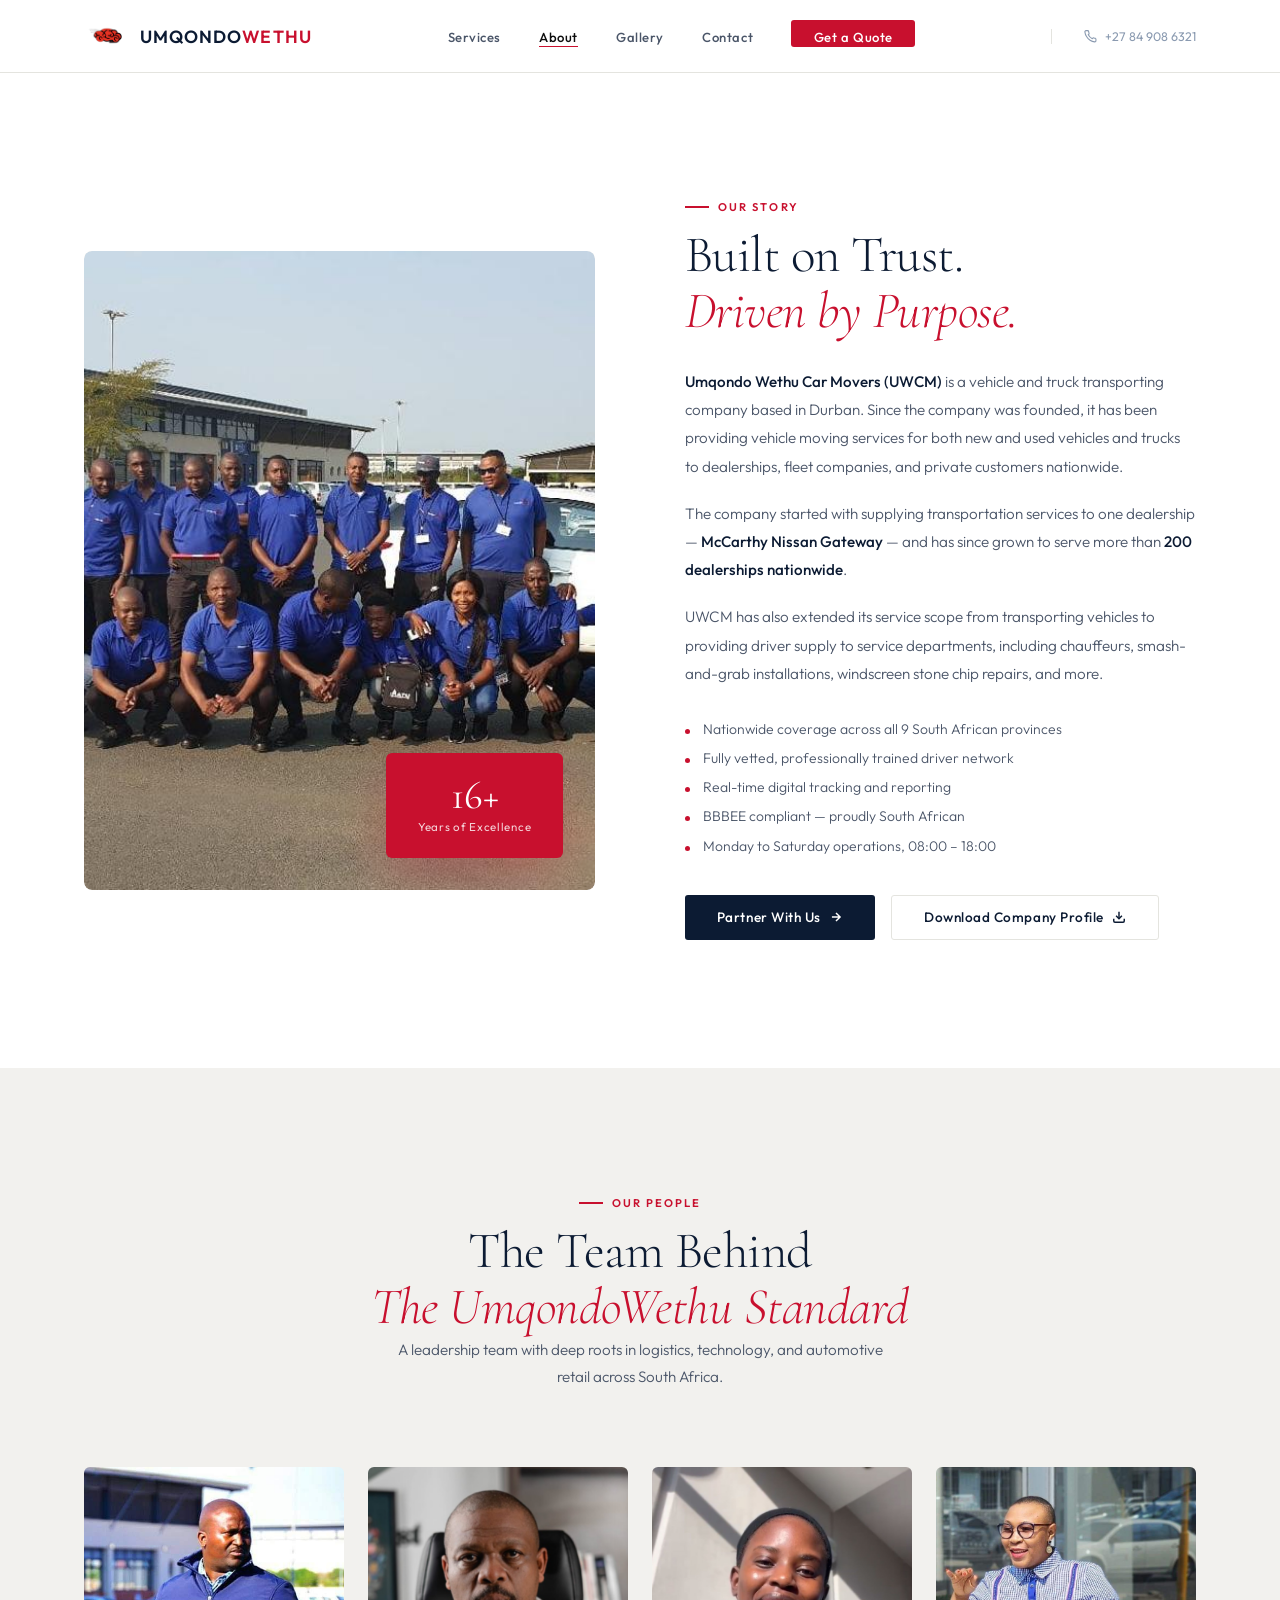
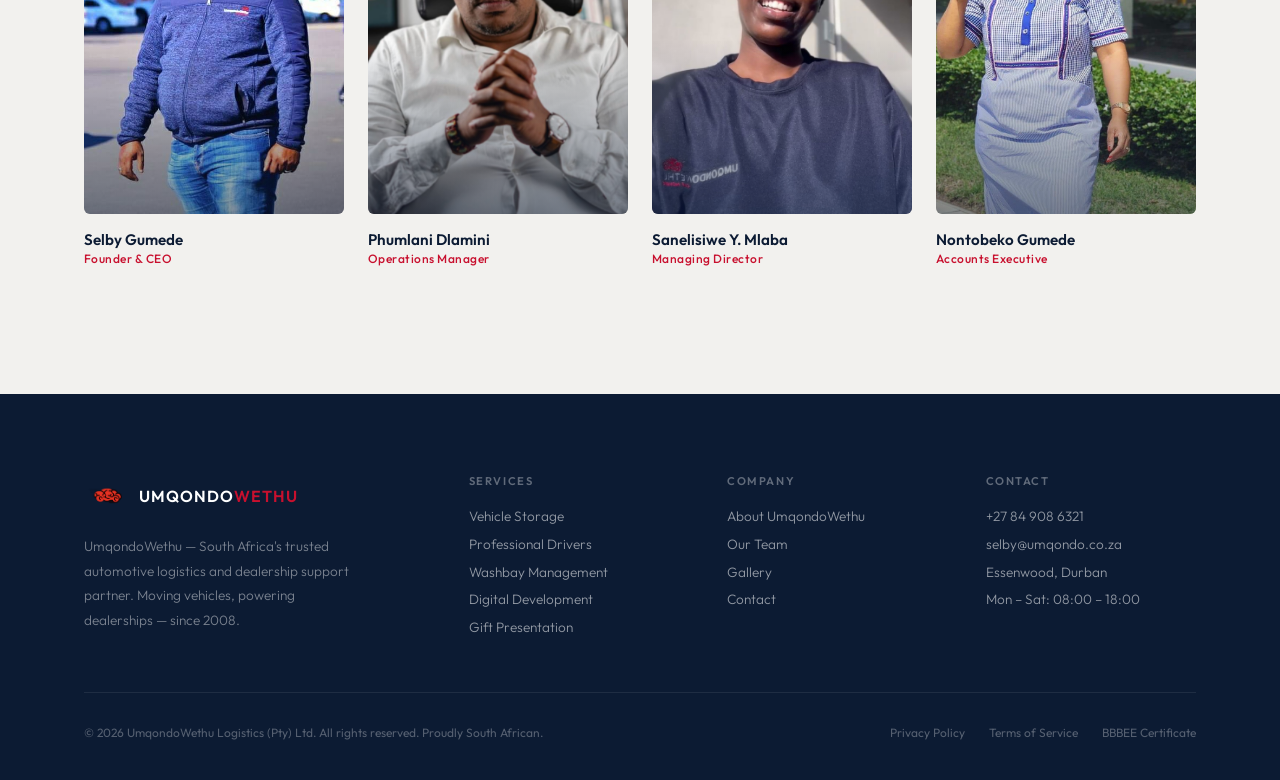
==== commit 3e806d42: "Update gallery, about, home page content and images - Gallery: masonry photo layout (no cropping) + " ====
--- a/site/about/index.html
+++ b/site/about/index.html
@@ -25,7 +25,7 @@
     <div class="nav__inner">
       <a href="../../index.html" class="nav__logo">
         <img src="../logo1-nobg.png" class="nav__logo-img" alt="Umqondo">
-        UMQONDO<span style="color:var(--red)">WETHU</span>
+        <span>UMQONDO<span style="color:var(--red)">WETHU</span></span>
       </a>
       <ul class="nav__links">
         <li><a href="../services/index.html" data-page="services">Services</a></li>
@@ -62,9 +62,9 @@
           Built on Trust.<br><em>Driven by Purpose.</em>
         </h2>
         <div class="about__text" style="margin-top:1.8rem">
-          <p><strong>Umqondo</strong> — meaning <em>"the plan"</em> in Zulu — was founded with a singular mission: to bring professionalism, reliability, and innovation to automotive logistics in South Africa.</p>
-          <p>What began as a specialist vehicle transportation service has grown into a comprehensive dealership support ecosystem. We transport new and used vehicles across every province, supply professional drivers, manage stock yards, and deliver digital transformation for automotive retailers.</p>
-          <p>Led by founder and CEO <strong>Selby Gumede</strong>, our team brings decades of combined automotive industry experience — and an uncompromising commitment to service excellence.</p>
+          <p><strong>Umqondo Wethu Car Movers (UWCM)</strong> is a vehicle and truck transporting company based in Durban. Since the company was founded, it has been providing vehicle moving services for both new and used vehicles and trucks to dealerships, fleet companies, and private customers nationwide.</p>
+          <p>The company started with supplying transportation services to one dealership — <strong>McCarthy Nissan Gateway</strong> — and has since grown to serve more than <strong>200 dealerships nationwide</strong>.</p>
+          <p>UWCM has also extended its service scope from transporting vehicles to providing driver supply to service departments, including chauffeurs, smash-and-grab installations, windscreen stone chip repairs, and more.</p>
         </div>
         <div class="about__values">
           <div class="about__value">Nationwide coverage across all 9 South African provinces</div>
@@ -109,8 +109,7 @@
 
       <div class="team-card reveal delay-2">
         <div class="team-card__img">
-          <div class="team-card__img-bg"></div>
-          <div class="team-card__avatar">👨🏿‍💼</div>
+          <img src="images/Phumlani Dlamini.png" alt="Phumlani Dlamini" class="team-card__real-img">
           <div class="team-card__overlay"></div>
         </div>
         <div class="team-card__name">Phumlani Dlamini</div>
@@ -119,8 +118,7 @@
 
       <div class="team-card reveal delay-3">
         <div class="team-card__img">
-          <div class="team-card__img-bg"></div>
-          <div class="team-card__avatar">👩🏿‍💼</div>
+          <img src="images/Sanelisiwe Y. Mlaba.JPG" alt="Sanelisiwe Y. Mlaba" class="team-card__real-img">
           <div class="team-card__overlay"></div>
         </div>
         <div class="team-card__name">Sanelisiwe Y. Mlaba</div>
@@ -129,8 +127,7 @@
 
       <div class="team-card reveal delay-4">
         <div class="team-card__img">
-          <div class="team-card__img-bg"></div>
-          <div class="team-card__avatar">👩🏿‍💻</div>
+          <img src="images/Nontobeko Gumede.JPG" alt="Nontobeko Gumede" class="team-card__real-img">
           <div class="team-card__overlay"></div>
         </div>
         <div class="team-card__name">Nontobeko Gumede</div>
@@ -148,7 +145,7 @@
       <div>
         <div class="footer__logo">
           <img src="../logo1-nobg.png" class="nav__logo-img" alt="Umqondo">
-          UMQONDO<span style="color:var(--red)">WETHU</span>
+          <span>UMQONDO<span style="color:var(--red)">WETHU</span></span>
         </div>
         <p class="footer__brand-tagline">UmqondoWethu — South Africa's trusted automotive logistics and dealership support partner. Moving vehicles, powering dealerships — since 2008.</p>
       </div>
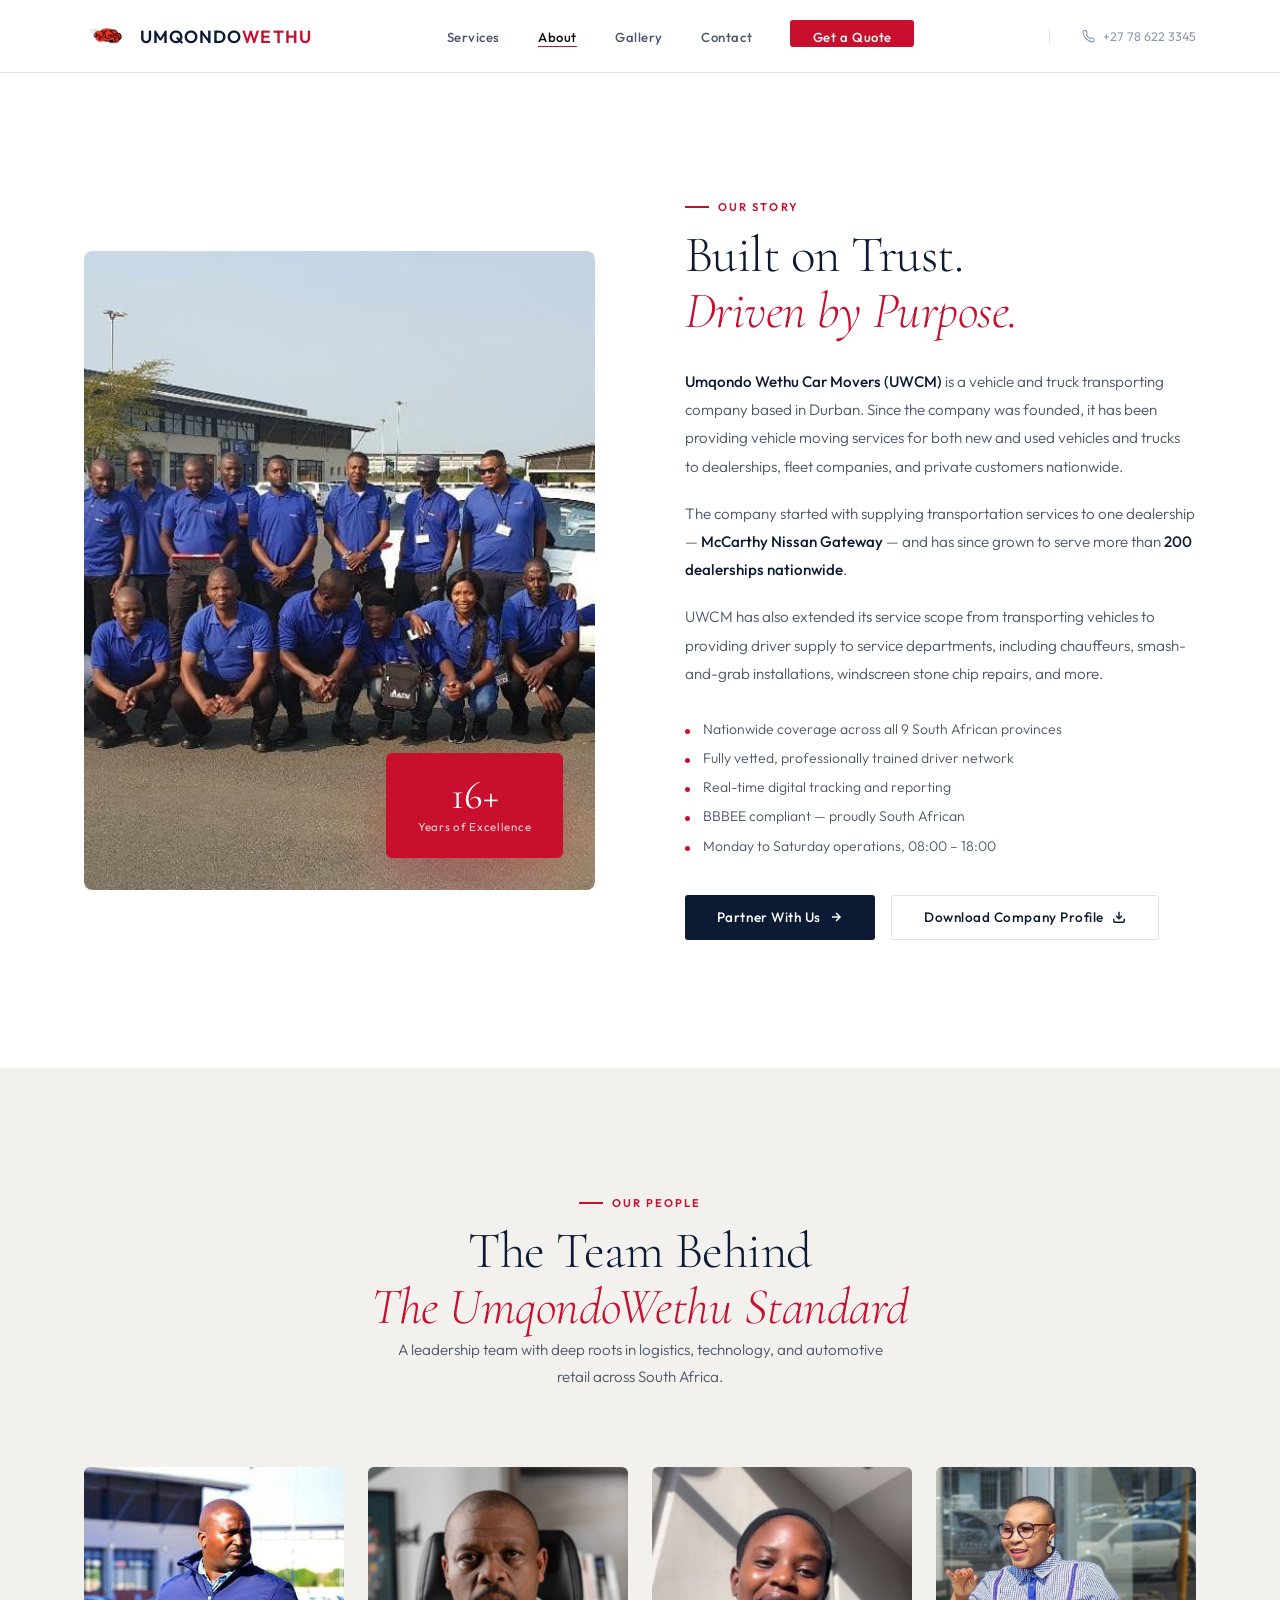
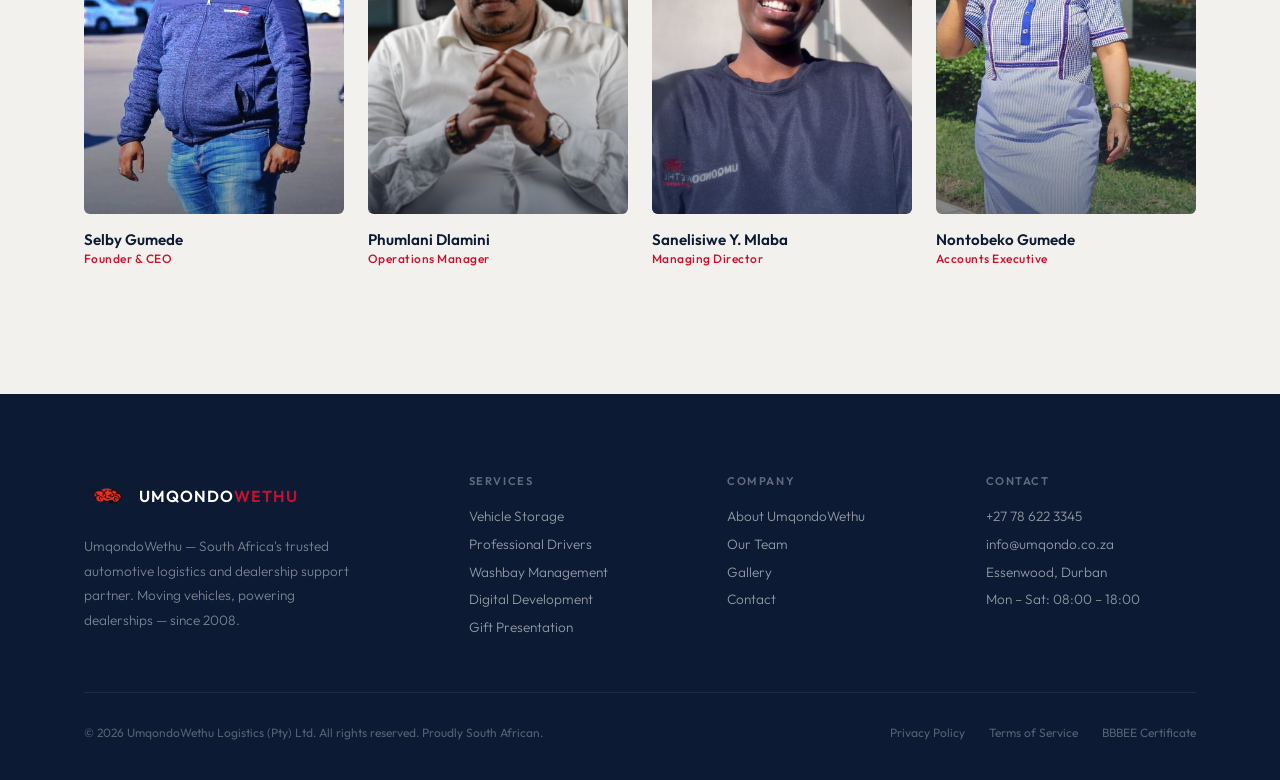
==== commit 70f53c0d: "Update contact details and improve responsiveness across all devices - Replace phone (+27 84 908 632" ====
--- a/site/about/index.html
+++ b/site/about/index.html
@@ -36,7 +36,7 @@
       </ul>
       <div class="nav__phone">
         <svg width="13" height="13" viewBox="0 0 24 24" fill="none" stroke="currentColor" stroke-width="2"><path d="M22 16.92v3a2 2 0 0 1-2.18 2 19.79 19.79 0 0 1-8.63-3.07A19.5 19.5 0 0 1 4.69 12 19.79 19.79 0 0 1 1.61 3.4 2 2 0 0 1 3.6 1.22h3a2 2 0 0 1 2 1.72c.127.96.361 1.903.7 2.81a2 2 0 0 1-.45 2.11L7.91 8.7A16 16 0 0 0 15.3 16l.86-.86a2 2 0 0 1 2.11-.45c.907.339 1.85.573 2.81.7A2 2 0 0 1 22 16.92z"/></svg>
-        +27 84 908 6321
+        +27 78 622 3345
       </div>
       <button class="hamburger" id="hamburger">
         <span></span><span></span><span></span>
@@ -171,8 +171,8 @@
       <div>
         <div class="footer__col-h">Contact</div>
         <div class="footer__col-links">
-          <a href="tel:+27849086321">+27 84 908 6321</a>
-          <a href="mailto:selby@umqondo.co.za">selby@umqondo.co.za</a>
+          <a href="tel:+27786223345">+27 78 622 3345</a>
+          <a href="mailto:info@umqondo.co.za">info@umqondo.co.za</a>
           <a href="#">Essenwood, Durban</a>
           <a href="#">Mon – Sat: 08:00 – 18:00</a>
         </div>
--- a/site/about/css/style.css
+++ b/site/about/css/style.css
@@ -710,6 +710,7 @@
 /* ════════════════════════════════════
    RESPONSIVE
 ════════════════════════════════════ */
+/* ── Tablet landscape / small desktop (≤1024px) ── */
 @media(max-width:1024px) {
   .hero { grid-template-columns:1fr; min-height:auto; }
   .hero__left { padding:7rem var(--pad) 4rem; }
@@ -722,20 +723,40 @@
   .stats-band__grid { grid-template-columns:repeat(2,1fr); }
   .stats-band__item:nth-child(2) { border-right:none; }
   .stats-band__item:nth-child(3) { border-top:1px solid var(--rule); }
-}
+  .home-images { grid-template-columns:repeat(2,1fr); }
+}
+
+/* ── Tablet portrait (≤768px) ── */
 @media(max-width:768px) {
   .nav__links, .nav__phone { display:none; }
   .hamburger { display:flex; }
   .services__grid { grid-template-columns:1fr; }
   .form__row { grid-template-columns:1fr; }
   .team__grid { grid-template-columns:repeat(2,1fr); }
+  .footer__top { grid-template-columns:1fr 1fr; }
+  .footer__bottom { flex-direction:column; text-align:center; }
+  .stats-band__grid { grid-template-columns:1fr 1fr; }
+  .home-images { grid-template-columns:repeat(2,1fr); }
+  .contact__layout { gap:2rem; }
+  .section { padding:clamp(3rem,8vw,6rem) 0; }
+}
+
+/* ── Mobile (≤480px) ── */
+@media(max-width:480px) {
+  .team__grid { grid-template-columns:1fr 1fr; }
+  .hero__stats { flex-direction:column; gap:1.5rem; }
+  .hero__left { padding:5rem var(--pad) 3rem; }
+  .hero__h1 { font-size:clamp(2.4rem,9vw,3.5rem); }
+  .home-images { grid-template-columns:repeat(2,1fr); }
+  .home-images__item { aspect-ratio:1/1; }
   .footer__top { grid-template-columns:1fr; }
   .footer__bottom { flex-direction:column; text-align:center; }
-  .stats-band__grid { grid-template-columns:1fr 1fr; }
-}
-@media(max-width:480px) {
-  .team__grid { grid-template-columns:1fr; }
-  .hero__stats { flex-direction:column; gap:1.5rem; }
+  .stats-band__item { padding:.8rem 1rem; }
+  .nav__logo { font-size:.95rem; }
+  .nav__logo-img { width:36px; height:36px; }
+  .section__h2 { font-size:clamp(1.9rem,7vw,2.8rem); }
+  .btn { padding:.7rem 1.4rem; font-size:.8rem; }
+  .hero__actions { flex-direction:column; align-items:flex-start; }
 }
 
 /* ════════════════════════════════════
@@ -880,3 +901,45 @@
 .section--video-bg .label::before { background: #fff; }
 .section--video-bg .section__h2 { color: #fff; }
 .section--video-bg .section__sub { color: rgba(255,255,255,0.75); }
+
+/* ════════════════════════════════════
+   HOME IMAGES ROW
+════════════════════════════════════ */
+.home-images {
+  display: grid;
+  grid-template-columns: repeat(4, 1fr);
+  gap: 0;
+}
+.home-images__item {
+  overflow: hidden;
+  aspect-ratio: 3/4;
+}
+.home-images__item img {
+  width: 100%;
+  height: 100%;
+  object-fit: cover;
+  object-position: center;
+  display: block;
+  transition: transform .5s ease;
+}
+.home-images__item:hover img { transform: scale(1.04); }
+
+@media (max-width: 768px) {
+  .home-images { grid-template-columns: repeat(2, 1fr); }
+}
+@media (max-width: 480px) {
+  .home-images { grid-template-columns: repeat(2, 1fr); }
+}
+
+/* ════════════════════════════════════
+   HOME BANNER
+════════════════════════════════════ */
+.home-banner {
+  width: 100%;
+  overflow: hidden;
+}
+.home-banner img {
+  width: 100%;
+  height: auto;
+  display: block;
+}
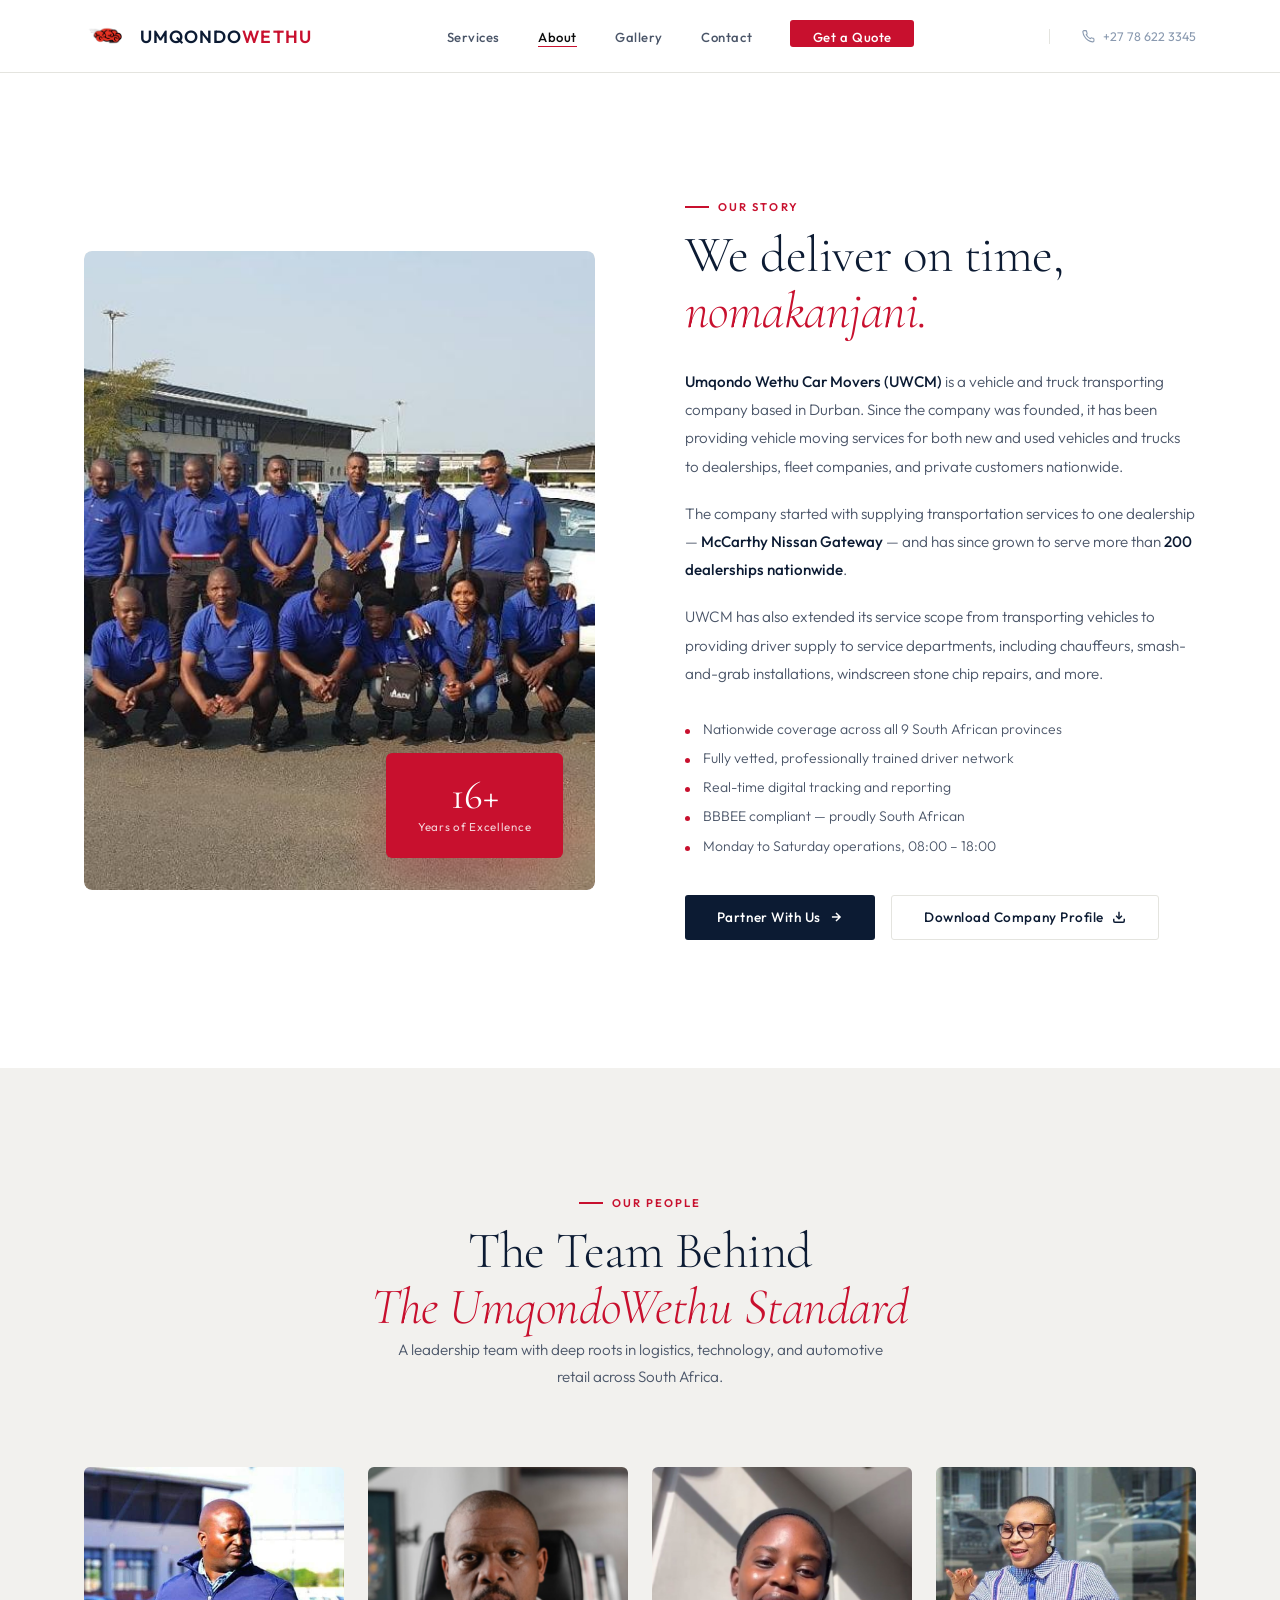
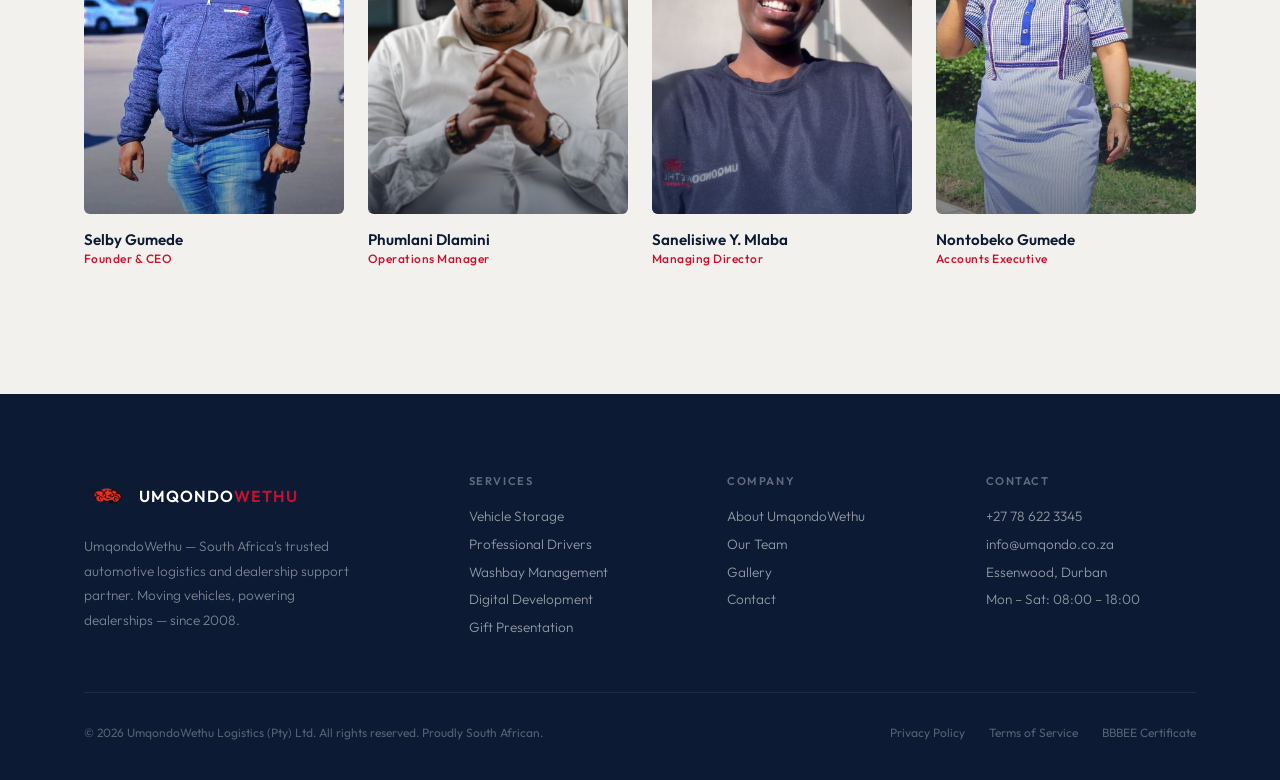
==== commit b1dc5e02: "Refine home images grid and update about page heading - Home images: square 1:1 ratio, center-top cr" ====
--- a/site/about/index.html
+++ b/site/about/index.html
@@ -59,7 +59,7 @@
       <div class="reveal delay-2">
         <div class="label">Our Story</div>
         <h2 class="section__h2" style="margin-top:.8rem">
-          Built on Trust.<br><em>Driven by Purpose.</em>
+          We deliver on time,<br><em>nomakanjani.</em>
         </h2>
         <div class="about__text" style="margin-top:1.8rem">
           <p><strong>Umqondo Wethu Car Movers (UWCM)</strong> is a vehicle and truck transporting company based in Durban. Since the company was founded, it has been providing vehicle moving services for both new and used vehicles and trucks to dealerships, fleet companies, and private customers nationwide.</p>
--- a/site/about/css/style.css
+++ b/site/about/css/style.css
@@ -908,27 +908,30 @@
 .home-images {
   display: grid;
   grid-template-columns: repeat(4, 1fr);
-  gap: 0;
+  gap: 3px;
+  width: 100%;
 }
 .home-images__item {
   overflow: hidden;
-  aspect-ratio: 3/4;
+  aspect-ratio: 1 / 1;
+  background: var(--mist);
 }
 .home-images__item img {
   width: 100%;
   height: 100%;
   object-fit: cover;
-  object-position: center;
+  object-position: center top;
   display: block;
   transition: transform .5s ease;
 }
-.home-images__item:hover img { transform: scale(1.04); }
+.home-images__item:hover img { transform: scale(1.05); }
 
 @media (max-width: 768px) {
-  .home-images { grid-template-columns: repeat(2, 1fr); }
+  .home-images { grid-template-columns: repeat(2, 1fr); gap: 2px; }
 }
 @media (max-width: 480px) {
-  .home-images { grid-template-columns: repeat(2, 1fr); }
+  .home-images { grid-template-columns: repeat(2, 1fr); gap: 2px; }
+  .home-images__item { aspect-ratio: 1 / 1; }
 }
 
 /* ════════════════════════════════════
